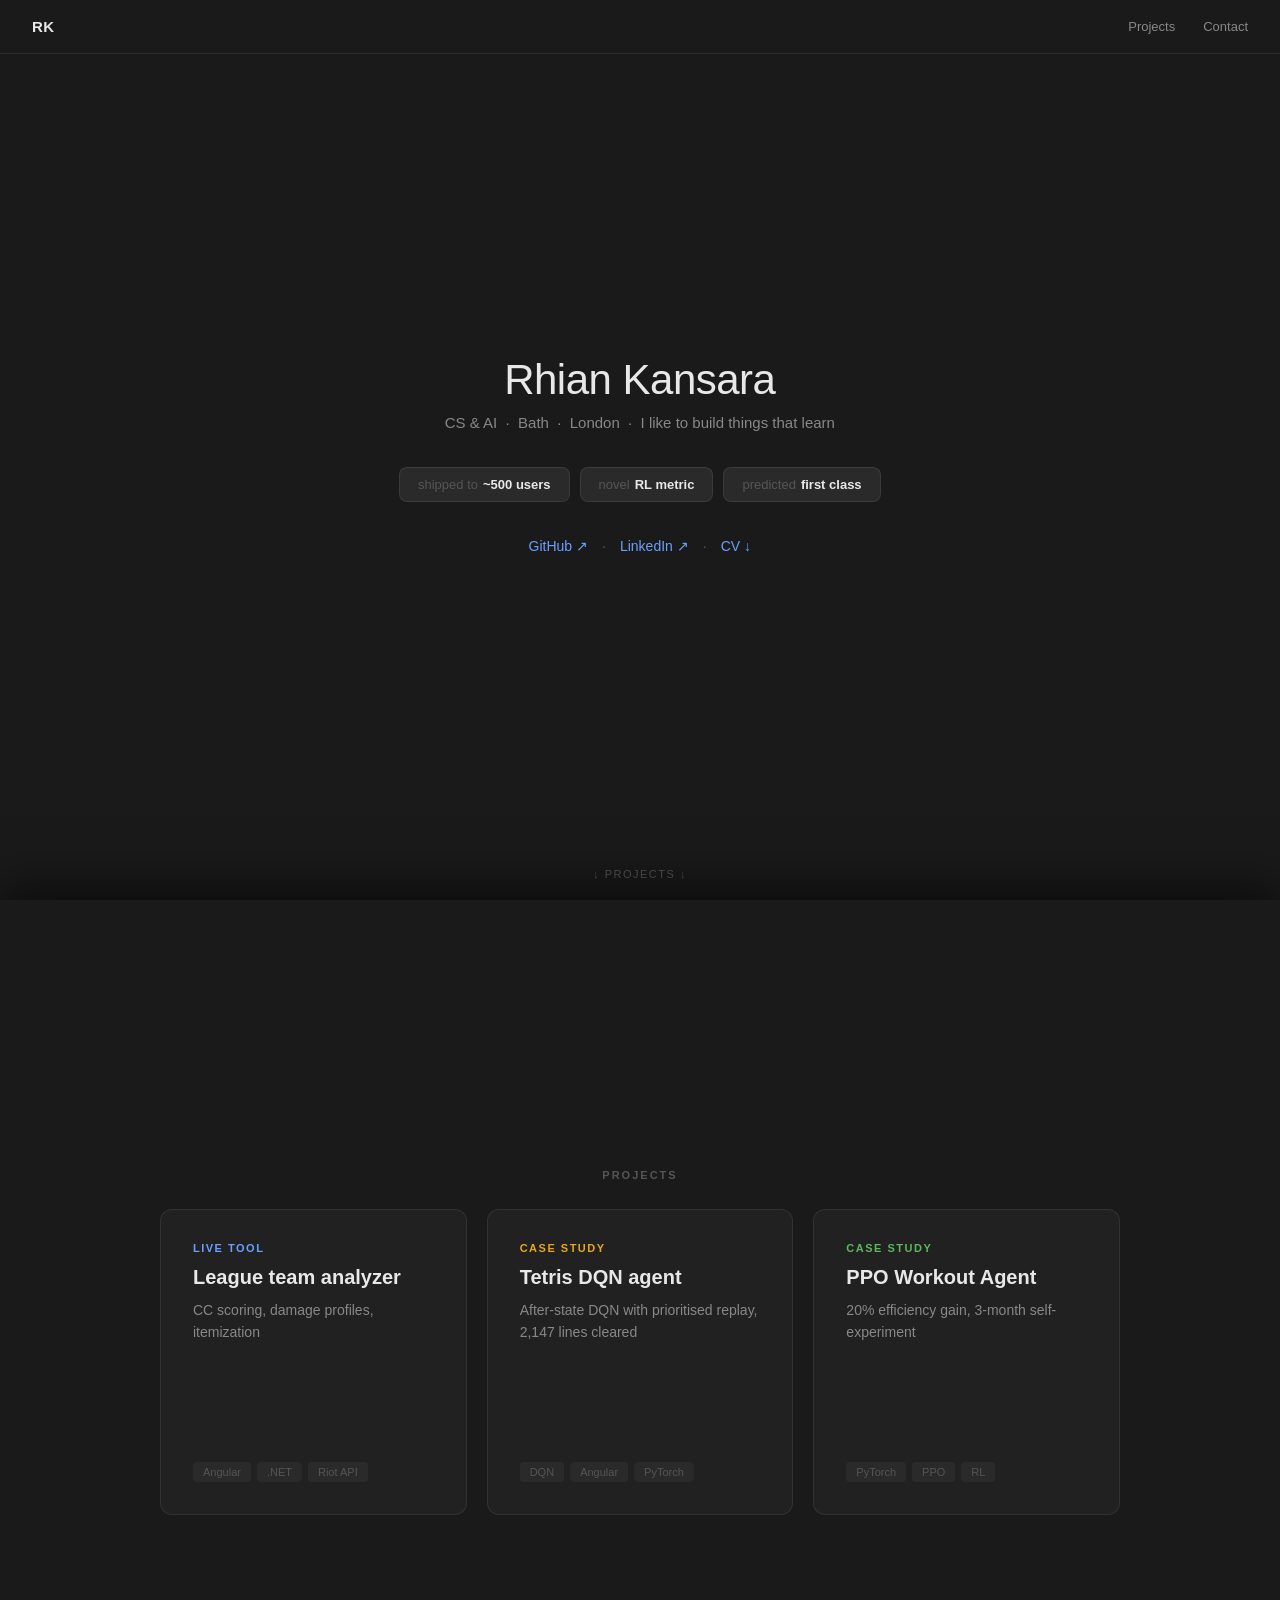
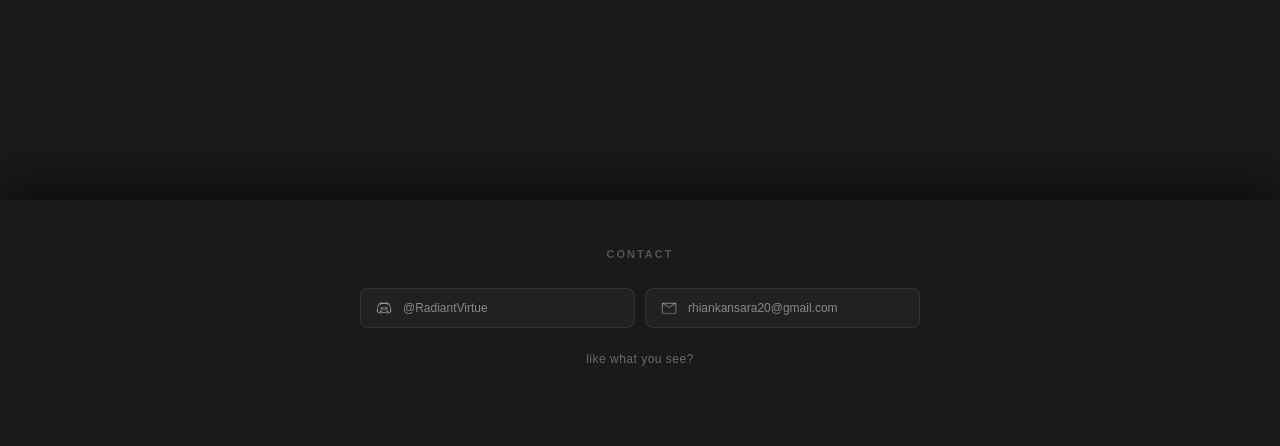
==== index.html @ 8338b7f9 "new icon" ====
<!doctype html>
<html lang="en" data-beasties-container>
<head>
  <meta charset="utf-8">
  <title>Rhian Kansara</title>
  <base href="/">
  <meta name="viewport" content="width=device-width, initial-scale=1">
  <link rel="icon" type="image/png" href="icon.png">
<style>*,*:before,*:after{box-sizing:border-box;margin:0;padding:0}html,body{height:100%;background:#1a1a1a;color:#e8e8e8;font-family:-apple-system,BlinkMacSystemFont,Segoe UI,sans-serif}</style><link rel="stylesheet" href="styles-5IOSB3KA.css" media="print" onload="this.media='all'"><noscript><link rel="stylesheet" href="styles-5IOSB3KA.css"></noscript></head>
<body>
  <app-root></app-root>
<link rel="modulepreload" href="chunk-MRBAGAYU.js"><script src="main-DMVVWEZT.js" type="module"></script></body>
</html>
---- styles-5IOSB3KA.css ----
*,*:before,*:after{box-sizing:border-box;margin:0;padding:0}html,body{height:100%;background:#1a1a1a;color:#e8e8e8;font-family:-apple-system,BlinkMacSystemFont,Segoe UI,sans-serif}
---- styles-5IOSB3KA.css ----
*,*:before,*:after{box-sizing:border-box;margin:0;padding:0}html,body{height:100%;background:#1a1a1a;color:#e8e8e8;font-family:-apple-system,BlinkMacSystemFont,Segoe UI,sans-serif}
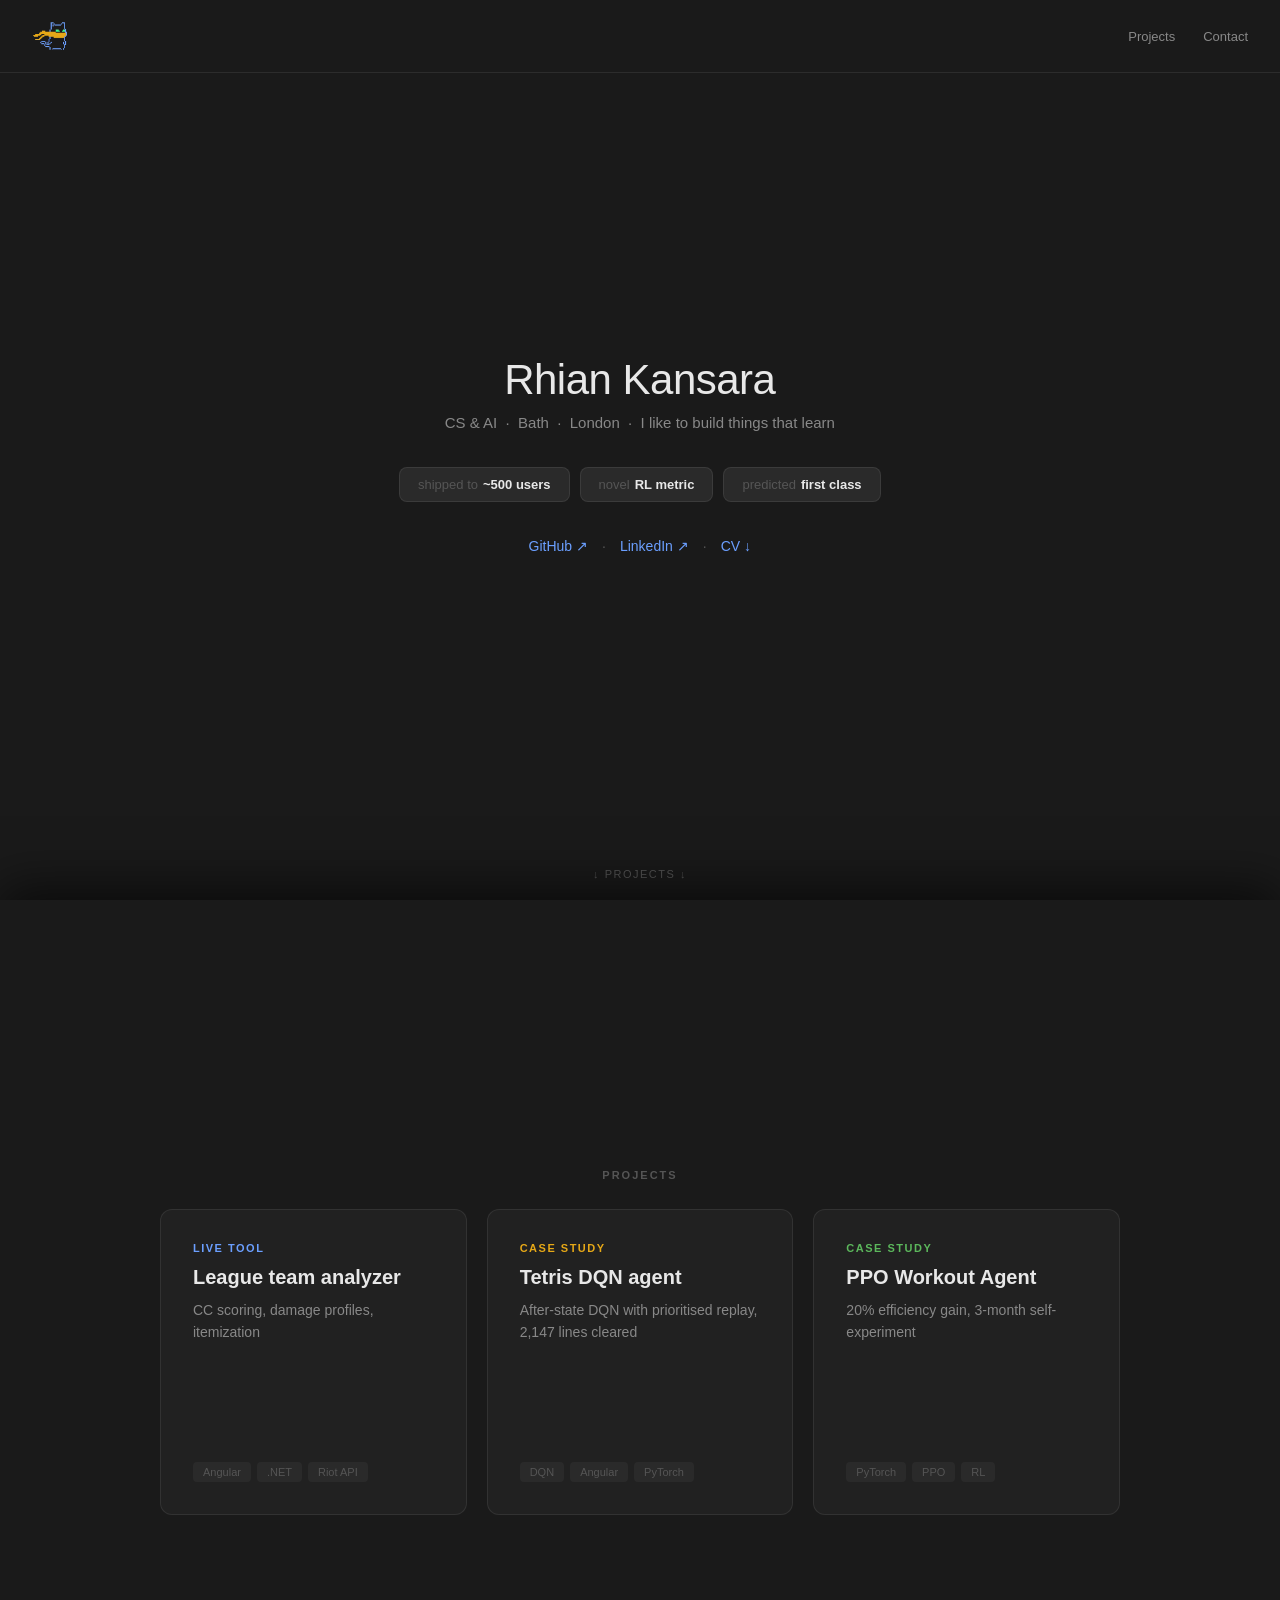
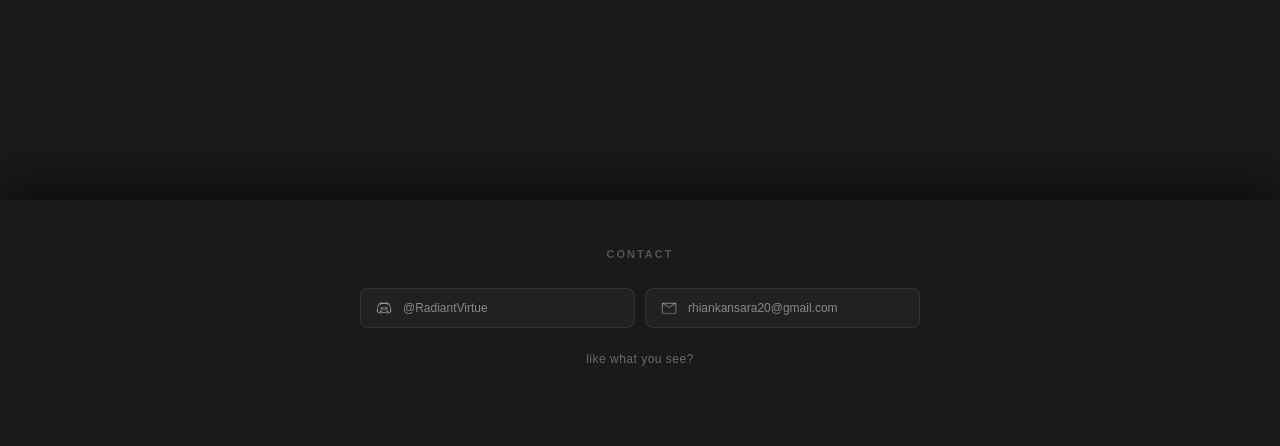
==== commit c0ce7941: "change icon" ====
--- a/index.html
+++ b/index.html
@@ -5,9 +5,9 @@
   <title>Rhian Kansara</title>
   <base href="/">
   <meta name="viewport" content="width=device-width, initial-scale=1">
-  <link rel="icon" type="image/png" href="icon.png">
-<style>*,*:before,*:after{box-sizing:border-box;margin:0;padding:0}html,body{height:100%;background:#1a1a1a;color:#e8e8e8;font-family:-apple-system,BlinkMacSystemFont,Segoe UI,sans-serif}</style><link rel="stylesheet" href="styles-5IOSB3KA.css" media="print" onload="this.media='all'"><noscript><link rel="stylesheet" href="styles-5IOSB3KA.css"></noscript></head>
+  <link rel="icon" type="image/png" href="cat-icon32.png">
+<style>*,*:before,*:after{box-sizing:border-box;margin:0;padding:0}html,body{height:100%;background:#1a1a1a;color:#e8e8e8;font-family:-apple-system,BlinkMacSystemFont,Segoe UI,sans-serif}</style><link rel="stylesheet" href="styles-6KSMZJ4V.css" media="print" onload="this.media='all'"><noscript><link rel="stylesheet" href="styles-6KSMZJ4V.css"></noscript></head>
 <body>
   <app-root></app-root>
-<link rel="modulepreload" href="chunk-MRBAGAYU.js"><script src="main-DMVVWEZT.js" type="module"></script></body>
+<link rel="modulepreload" href="chunk-CY6NUKCD.js"><script src="main-XXU3446R.js" type="module"></script></body>
 </html>
--- a/styles-6KSMZJ4V.css
+++ b/styles-6KSMZJ4V.css
@@ -0,0 +1 @@
+*,*:before,*:after{box-sizing:border-box;margin:0;padding:0}html,body{height:100%;background:#1a1a1a;color:#e8e8e8;font-family:-apple-system,BlinkMacSystemFont,Segoe UI,sans-serif}html.league-snap{scroll-snap-type:y mandatory;scroll-behavior:smooth}@keyframes fadeUp{0%{opacity:0;transform:translateY(10px)}to{opacity:1;transform:translateY(0)}}.build-result{width:min(90vw,1300px);animation:fadeUp .3s ease both}.build-label{font-size:11px;font-weight:600;letter-spacing:1.5px;color:var(--text-ter);margin-bottom:24px;text-align:center}.items-grid{display:grid;grid-template-columns:repeat(6,1fr);align-items:stretch;gap:12px;margin-bottom:12px;position:relative;z-index:1}@media(max-width:700px){.items-grid{grid-template-columns:repeat(3,1fr)}}.item-pill{position:relative;display:flex;flex-direction:column;align-items:center;justify-content:flex-start;background:var(--bg-pill);border:.5px solid var(--border);border-radius:var(--radius-md);padding:28px 16px 22px;gap:12px;cursor:default;animation:fadeUp .3s ease both;transition:border-color .15s}.item-pill:hover{border-color:#ffffff2e}.item-pill.situational{border-color:#ffffff0a}.item-pill.core-item{border:1.5px solid rgba(92,184,92,.7)}.item-pill.core-item:hover{border-color:#5cb85ce6}.item-icon{width:80px;height:80px;border-radius:10px;object-fit:cover;flex-shrink:0}.item-name{font-size:13px;font-weight:500;text-align:center;color:var(--text-pri);line-height:1.3}.item-gold{font-size:12px;color:var(--amber)}.item-desc{font-size:11px;color:var(--text-sec);text-align:center;line-height:1.3;display:-webkit-box;-webkit-line-clamp:2;-webkit-box-orient:vertical;overflow:hidden}.combined-pill{flex-direction:row;justify-content:stretch;align-items:stretch;gap:0;padding:0}.combined-slot{position:relative;display:flex;flex-direction:column;align-items:center;justify-content:flex-start;gap:12px;flex:1;padding:28px 16px 22px}.combined-slot:hover .item-tooltip{display:block}.combined-or{display:flex;flex-direction:column;align-items:center;justify-content:center;gap:8px;font-size:10px;letter-spacing:1.5px;color:var(--text-ter);flex-shrink:0;padding:16px 0}.combined-or:before,.combined-or:after{content:"";flex:1;width:.5px;background:var(--border)}.combined-icon{width:80px;height:80px;border-radius:10px;object-fit:cover}.situational-badge{position:absolute;top:8px;right:10px;font-size:9px;letter-spacing:.5px;color:var(--text-ter)}.boots-row{display:flex;align-items:center;gap:16px;background:var(--bg-pill);border:.5px solid var(--border);border-radius:var(--radius-md);padding:16px 24px;margin-top:12px;animation:fadeUp .3s ease both;animation-delay:.84s}.boots-row .item-icon{width:52px;height:52px}.boots-info{flex:1;display:flex;flex-direction:column;gap:2px}.boots-info .item-name{text-align:left;font-size:14px}.boots-desc{font-size:11px;color:var(--text-sec);line-height:1.3}.boots-tag{font-size:10px;letter-spacing:1px;color:var(--text-ter);display:flex;align-items:center;gap:6px;flex-shrink:0}.boots-badge{font-size:10px;padding:2px 6px;border-radius:10px;background:#6b9fff26;color:var(--blue);border:.5px solid rgba(107,159,255,.25);letter-spacing:0}.item-tooltip{display:none;position:absolute;top:calc(100% + 8px);left:50%;transform:translate(-50%);background:#1e1e1e;border:.5px solid rgba(255,255,255,.12);border-radius:var(--radius-md);padding:12px 14px;min-width:200px;max-width:260px;z-index:30;box-shadow:0 8px 24px #0009;pointer-events:none}.item-pill:hover .item-tooltip{display:block}.tooltip-name{font-size:13px;font-weight:600;color:var(--text-pri);margin-bottom:8px}.tooltip-cost{font-size:13px;font-weight:500;color:var(--amber);margin-bottom:8px}.tooltip-stats{font-size:11px;color:var(--text-ter);border-top:.5px solid var(--border);padding-top:8px}
--- a/styles-6KSMZJ4V.css
+++ b/styles-6KSMZJ4V.css
@@ -0,0 +1 @@
+*,*:before,*:after{box-sizing:border-box;margin:0;padding:0}html,body{height:100%;background:#1a1a1a;color:#e8e8e8;font-family:-apple-system,BlinkMacSystemFont,Segoe UI,sans-serif}html.league-snap{scroll-snap-type:y mandatory;scroll-behavior:smooth}@keyframes fadeUp{0%{opacity:0;transform:translateY(10px)}to{opacity:1;transform:translateY(0)}}.build-result{width:min(90vw,1300px);animation:fadeUp .3s ease both}.build-label{font-size:11px;font-weight:600;letter-spacing:1.5px;color:var(--text-ter);margin-bottom:24px;text-align:center}.items-grid{display:grid;grid-template-columns:repeat(6,1fr);align-items:stretch;gap:12px;margin-bottom:12px;position:relative;z-index:1}@media(max-width:700px){.items-grid{grid-template-columns:repeat(3,1fr)}}.item-pill{position:relative;display:flex;flex-direction:column;align-items:center;justify-content:flex-start;background:var(--bg-pill);border:.5px solid var(--border);border-radius:var(--radius-md);padding:28px 16px 22px;gap:12px;cursor:default;animation:fadeUp .3s ease both;transition:border-color .15s}.item-pill:hover{border-color:#ffffff2e}.item-pill.situational{border-color:#ffffff0a}.item-pill.core-item{border:1.5px solid rgba(92,184,92,.7)}.item-pill.core-item:hover{border-color:#5cb85ce6}.item-icon{width:80px;height:80px;border-radius:10px;object-fit:cover;flex-shrink:0}.item-name{font-size:13px;font-weight:500;text-align:center;color:var(--text-pri);line-height:1.3}.item-gold{font-size:12px;color:var(--amber)}.item-desc{font-size:11px;color:var(--text-sec);text-align:center;line-height:1.3;display:-webkit-box;-webkit-line-clamp:2;-webkit-box-orient:vertical;overflow:hidden}.combined-pill{flex-direction:row;justify-content:stretch;align-items:stretch;gap:0;padding:0}.combined-slot{position:relative;display:flex;flex-direction:column;align-items:center;justify-content:flex-start;gap:12px;flex:1;padding:28px 16px 22px}.combined-slot:hover .item-tooltip{display:block}.combined-or{display:flex;flex-direction:column;align-items:center;justify-content:center;gap:8px;font-size:10px;letter-spacing:1.5px;color:var(--text-ter);flex-shrink:0;padding:16px 0}.combined-or:before,.combined-or:after{content:"";flex:1;width:.5px;background:var(--border)}.combined-icon{width:80px;height:80px;border-radius:10px;object-fit:cover}.situational-badge{position:absolute;top:8px;right:10px;font-size:9px;letter-spacing:.5px;color:var(--text-ter)}.boots-row{display:flex;align-items:center;gap:16px;background:var(--bg-pill);border:.5px solid var(--border);border-radius:var(--radius-md);padding:16px 24px;margin-top:12px;animation:fadeUp .3s ease both;animation-delay:.84s}.boots-row .item-icon{width:52px;height:52px}.boots-info{flex:1;display:flex;flex-direction:column;gap:2px}.boots-info .item-name{text-align:left;font-size:14px}.boots-desc{font-size:11px;color:var(--text-sec);line-height:1.3}.boots-tag{font-size:10px;letter-spacing:1px;color:var(--text-ter);display:flex;align-items:center;gap:6px;flex-shrink:0}.boots-badge{font-size:10px;padding:2px 6px;border-radius:10px;background:#6b9fff26;color:var(--blue);border:.5px solid rgba(107,159,255,.25);letter-spacing:0}.item-tooltip{display:none;position:absolute;top:calc(100% + 8px);left:50%;transform:translate(-50%);background:#1e1e1e;border:.5px solid rgba(255,255,255,.12);border-radius:var(--radius-md);padding:12px 14px;min-width:200px;max-width:260px;z-index:30;box-shadow:0 8px 24px #0009;pointer-events:none}.item-pill:hover .item-tooltip{display:block}.tooltip-name{font-size:13px;font-weight:600;color:var(--text-pri);margin-bottom:8px}.tooltip-cost{font-size:13px;font-weight:500;color:var(--amber);margin-bottom:8px}.tooltip-stats{font-size:11px;color:var(--text-ter);border-top:.5px solid var(--border);padding-top:8px}
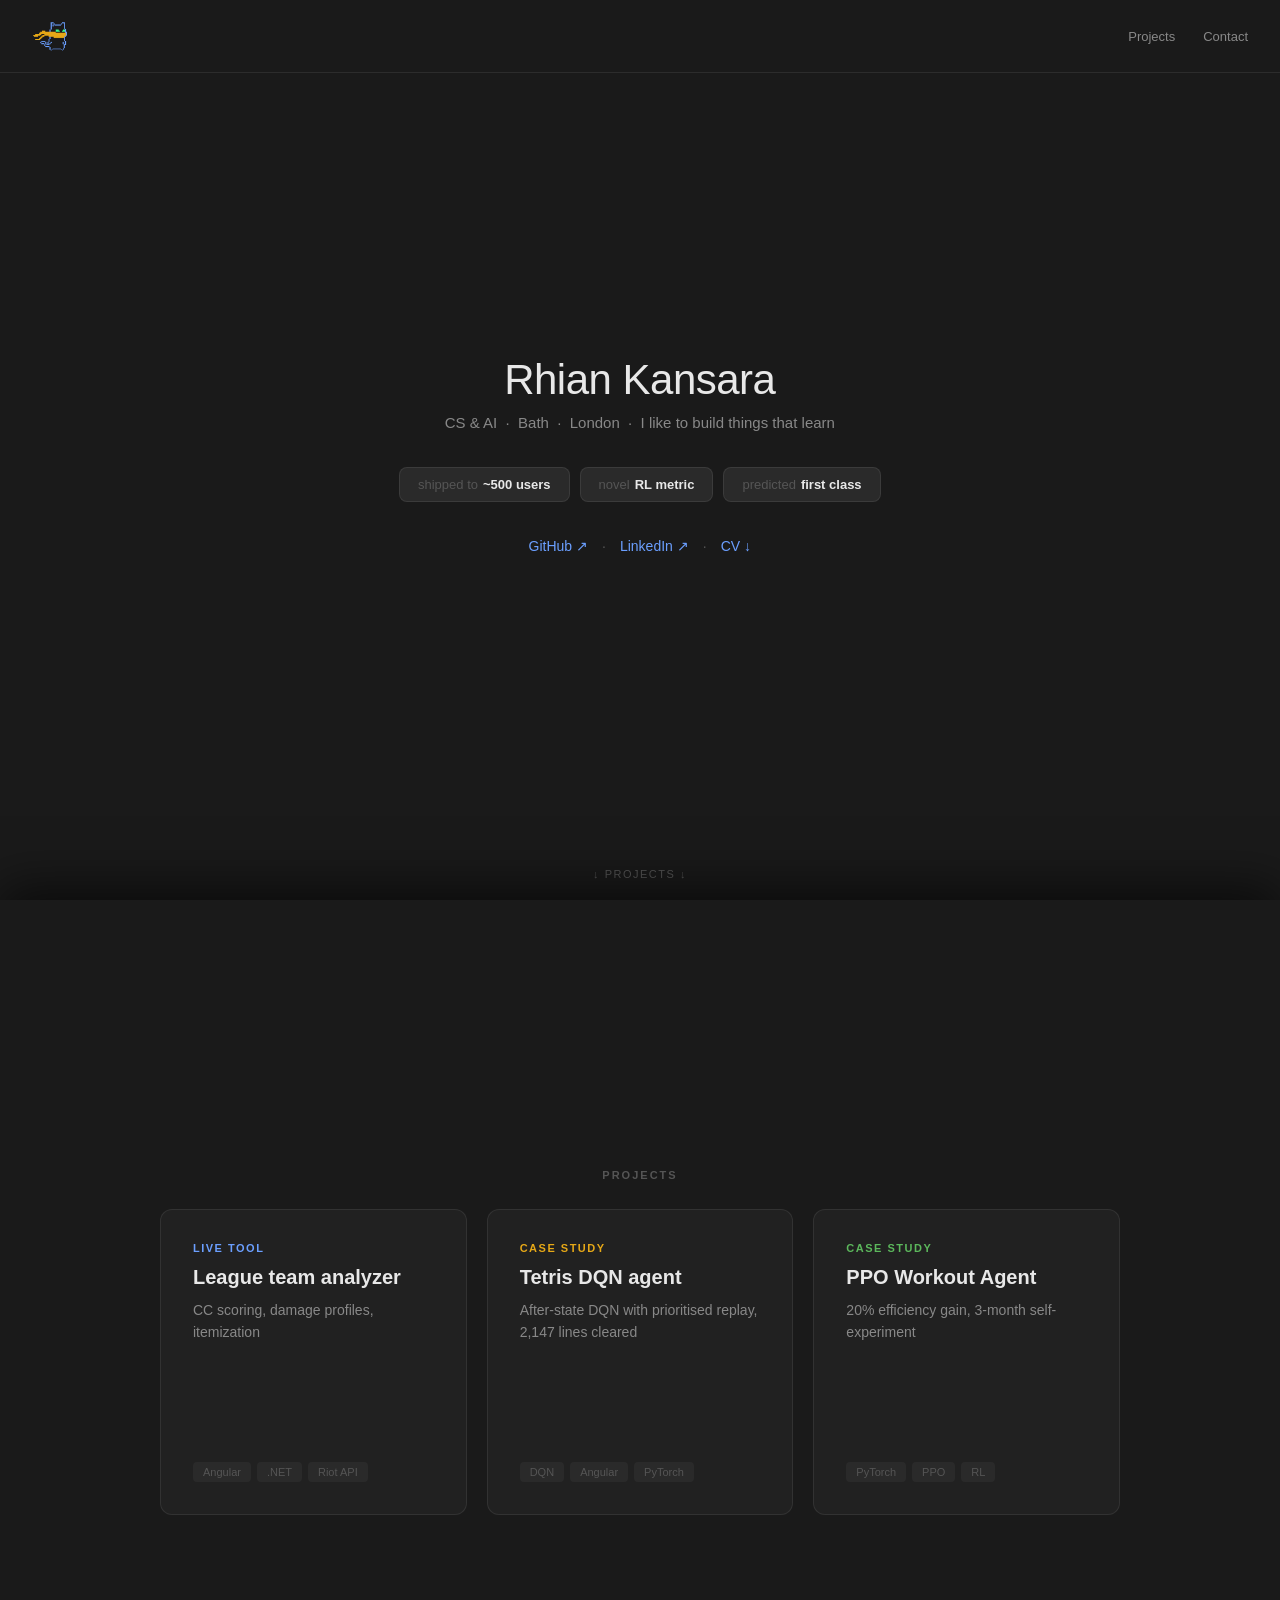
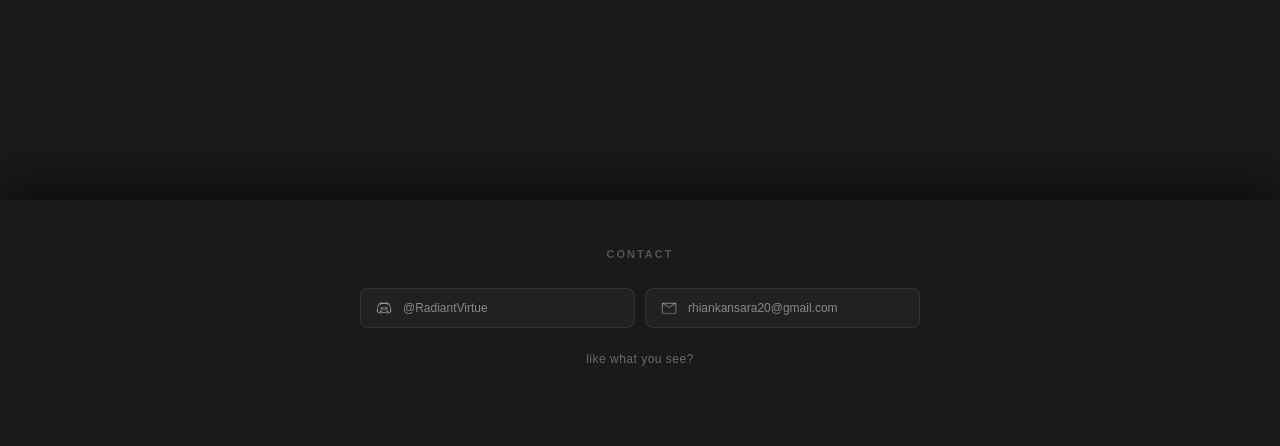
==== commit ddb79d77: "change icon" ====
--- a/index.html
+++ b/index.html
@@ -5,9 +5,9 @@
   <title>Rhian Kansara</title>
   <base href="/">
   <meta name="viewport" content="width=device-width, initial-scale=1">
-  <link rel="icon" type="image/png" href="cat-icon32.png">
+  <link rel="icon" type="image/png" href="icon_32.png">
 <style>*,*:before,*:after{box-sizing:border-box;margin:0;padding:0}html,body{height:100%;background:#1a1a1a;color:#e8e8e8;font-family:-apple-system,BlinkMacSystemFont,Segoe UI,sans-serif}</style><link rel="stylesheet" href="styles-6KSMZJ4V.css" media="print" onload="this.media='all'"><noscript><link rel="stylesheet" href="styles-6KSMZJ4V.css"></noscript></head>
 <body>
   <app-root></app-root>
-<link rel="modulepreload" href="chunk-CY6NUKCD.js"><script src="main-XXU3446R.js" type="module"></script></body>
+<link rel="modulepreload" href="chunk-CY6NUKCD.js"><script src="main-CT4TNOMY.js" type="module"></script></body>
 </html>
